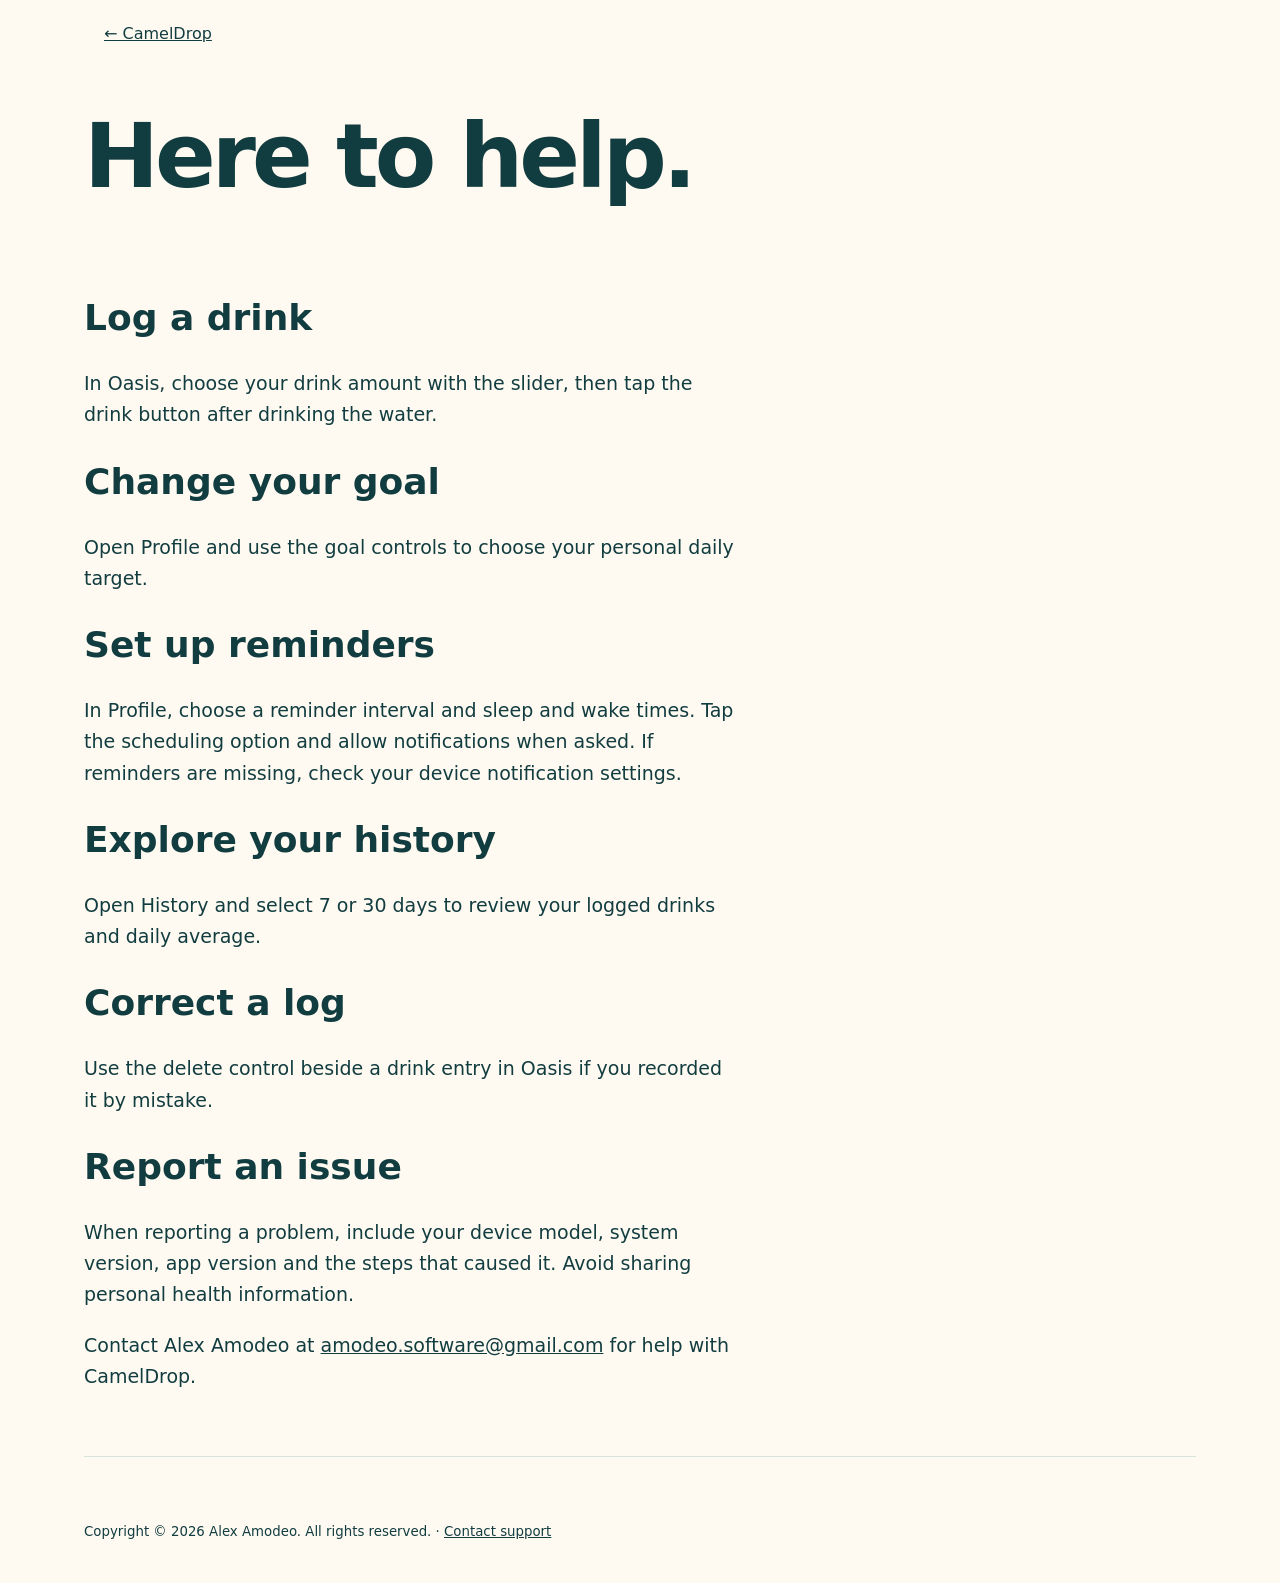
==== support.html @ 1fb29b54 "Add files via upload" ====
<!doctype html><html lang="en"><meta charset="utf-8"><meta name="viewport" content="width=device-width,initial-scale=1"><title>CamelDrop Support</title><link rel="stylesheet" href="assets/style.css"><nav><a href="index.html">← CamelDrop</a></nav><main><h1>Here to help.</h1><section><h2>Log a drink</h2><p>In Oasis, choose your drink amount with the slider, then tap the drink button after drinking the water.</p><h2>Change your goal</h2><p>Open Profile and use the goal controls to choose your personal daily target.</p><h2>Set up reminders</h2><p>In Profile, choose a reminder interval and sleep and wake times. Tap the scheduling option and allow notifications when asked. If reminders are missing, check your device notification settings.</p><h2>Explore your history</h2><p>Open History and select 7 or 30 days to review your logged drinks and daily average.</p><h2>Correct a log</h2><p>Use the delete control beside a drink entry in Oasis if you recorded it by mistake.</p><h2>Report an issue</h2><p>When reporting a problem, include your device model, system version, app version and the steps that caused it. Avoid sharing personal health information.</p><p>Contact Alex Amodeo at <a href="mailto:amodeo.software@gmail.com">amodeo.software@gmail.com</a> for help with CamelDrop.</p></section></main><footer><small>Copyright © 2026 Alex Amodeo. All rights reserved. · <a href="mailto:amodeo.software@gmail.com">Contact support</a></small></footer></html>
---- assets/style.css ----
*{box-sizing:border-box}body{margin:0;background:#fffaf1;color:#123d40;font-family:system-ui,sans-serif}nav,main,footer{max-width:1160px;margin:auto;padding:24px}nav{display:flex;justify-content:space-between;align-items:center}a{color:inherit}nav a{margin-left:20px}.hero{display:grid;grid-template-columns:1.1fr 1fr;align-items:center;gap:48px;padding:60px 0}h1{font-size:clamp(48px,7vw,90px);line-height:1.02;letter-spacing:-4px;margin:20px 0}h2{font-size:36px}p{font-size:19px;line-height:1.65;max-width:650px}.hero img{width:100%;border-radius:40px}.tag{letter-spacing:3px;font-size:13px;font-weight:800}.button{display:inline-block;background:#006b73;color:white;padding:16px 25px;border-radius:40px;text-decoration:none;font-weight:700}.gallery{display:grid;grid-template-columns:repeat(3,1fr);gap:28px}.gallery img{width:100%;max-height:570px;object-fit:contain}.gallery article{background:white;border-radius:28px;padding:24px}section{padding:45px 0;border-bottom:1px solid #d9e4dc}small{line-height:1.6}footer{padding:40px 24px}@media(max-width:700px){.hero,.gallery{grid-template-columns:1fr}h1{letter-spacing:-2px}.hero{padding:20px 0}nav a{margin-left:10px}}
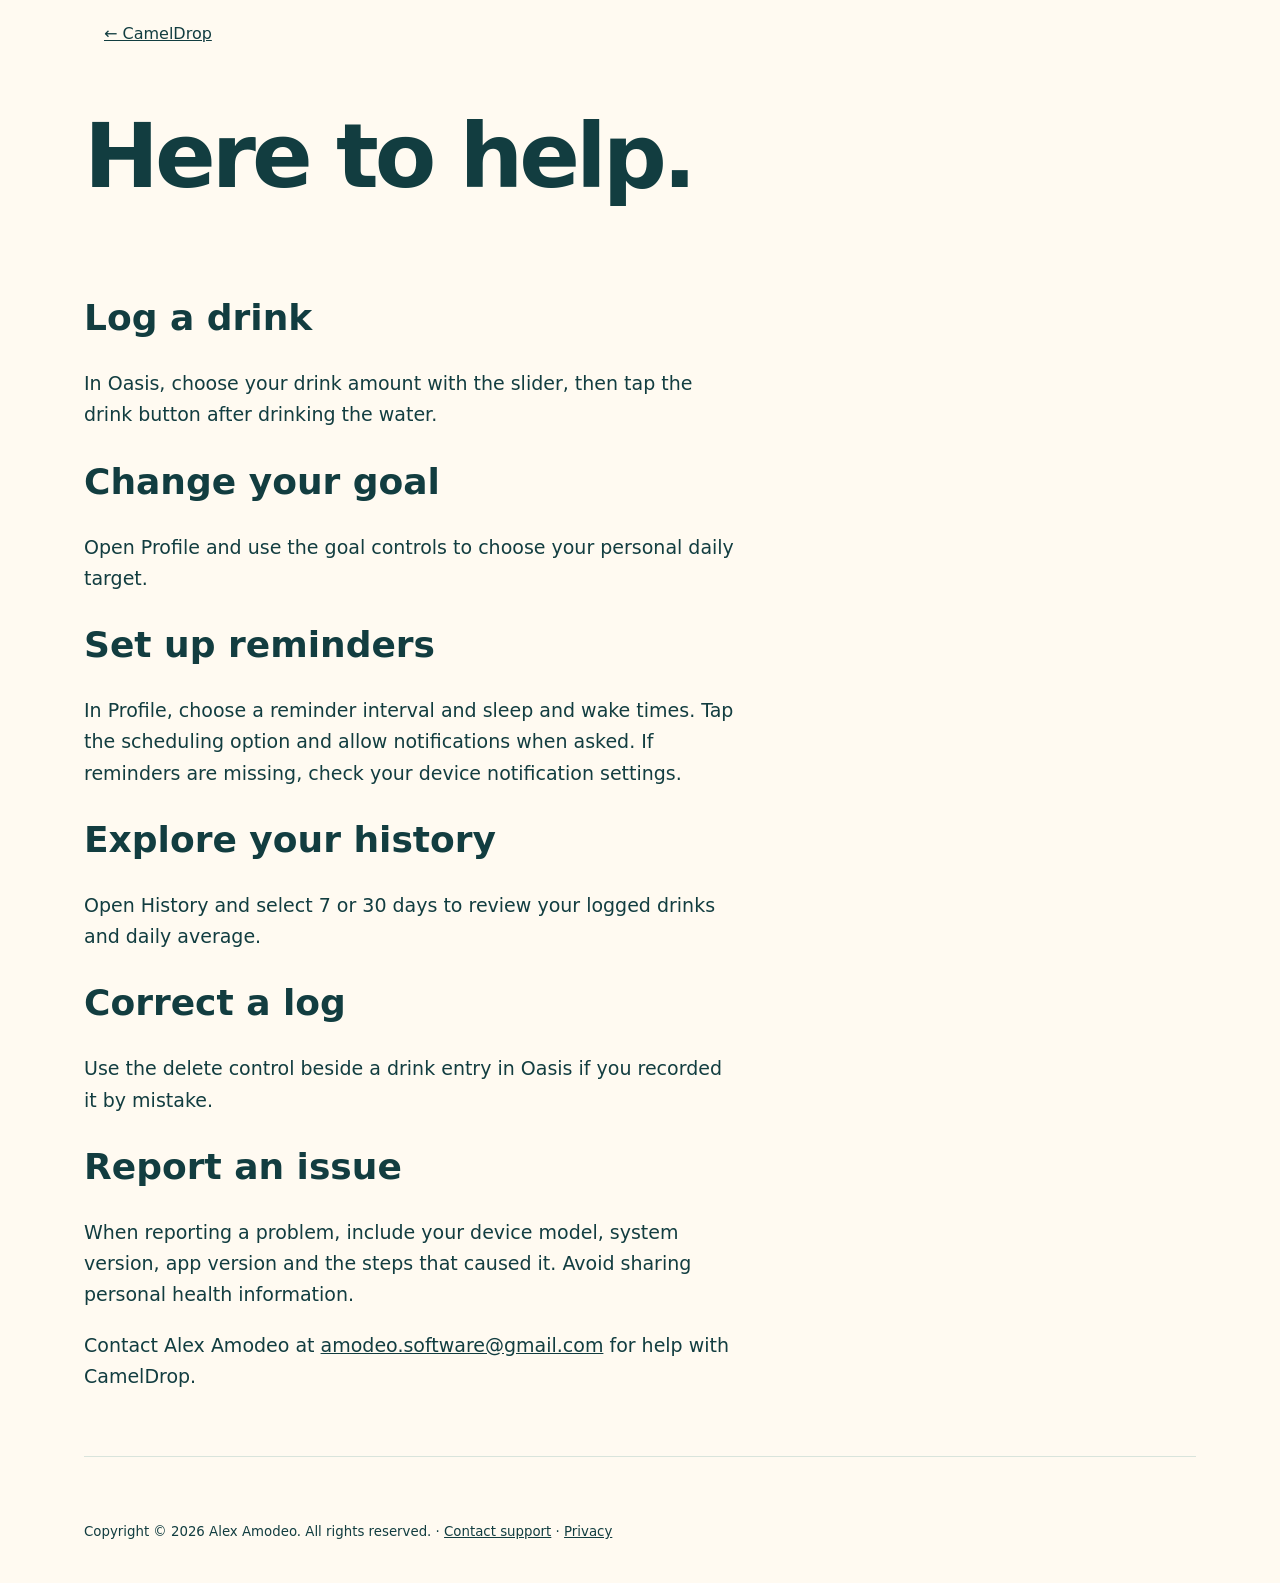
==== commit 8480088e: "Add files via upload" ====
--- a/support.html
+++ b/support.html
@@ -1 +1 @@
-<!doctype html><html lang="en"><meta charset="utf-8"><meta name="viewport" content="width=device-width,initial-scale=1"><title>CamelDrop Support</title><link rel="stylesheet" href="assets/style.css"><nav><a href="index.html">← CamelDrop</a></nav><main><h1>Here to help.</h1><section><h2>Log a drink</h2><p>In Oasis, choose your drink amount with the slider, then tap the drink button after drinking the water.</p><h2>Change your goal</h2><p>Open Profile and use the goal controls to choose your personal daily target.</p><h2>Set up reminders</h2><p>In Profile, choose a reminder interval and sleep and wake times. Tap the scheduling option and allow notifications when asked. If reminders are missing, check your device notification settings.</p><h2>Explore your history</h2><p>Open History and select 7 or 30 days to review your logged drinks and daily average.</p><h2>Correct a log</h2><p>Use the delete control beside a drink entry in Oasis if you recorded it by mistake.</p><h2>Report an issue</h2><p>When reporting a problem, include your device model, system version, app version and the steps that caused it. Avoid sharing personal health information.</p><p>Contact Alex Amodeo at <a href="mailto:amodeo.software@gmail.com">amodeo.software@gmail.com</a> for help with CamelDrop.</p></section></main><footer><small>Copyright © 2026 Alex Amodeo. All rights reserved. · <a href="mailto:amodeo.software@gmail.com">Contact support</a></small></footer></html>+<!doctype html><html lang="en"><meta charset="utf-8"><meta name="viewport" content="width=device-width,initial-scale=1"><title>CamelDrop Support</title><link rel="stylesheet" href="assets/style.css"><nav><a href="index.html">← CamelDrop</a></nav><main><h1>Here to help.</h1><section><h2>Log a drink</h2><p>In Oasis, choose your drink amount with the slider, then tap the drink button after drinking the water.</p><h2>Change your goal</h2><p>Open Profile and use the goal controls to choose your personal daily target.</p><h2>Set up reminders</h2><p>In Profile, choose a reminder interval and sleep and wake times. Tap the scheduling option and allow notifications when asked. If reminders are missing, check your device notification settings.</p><h2>Explore your history</h2><p>Open History and select 7 or 30 days to review your logged drinks and daily average.</p><h2>Correct a log</h2><p>Use the delete control beside a drink entry in Oasis if you recorded it by mistake.</p><h2>Report an issue</h2><p>When reporting a problem, include your device model, system version, app version and the steps that caused it. Avoid sharing personal health information.</p><p>Contact Alex Amodeo at <a href="mailto:amodeo.software@gmail.com">amodeo.software@gmail.com</a> for help with CamelDrop.</p></section></main><footer><small>Copyright © 2026 Alex Amodeo. All rights reserved. · <a href="mailto:amodeo.software@gmail.com">Contact support</a> · <a href="privacy.html">Privacy</a></small></footer></html>
--- a/assets/style.css
+++ b/assets/style.css
@@ -1 +1 @@
-*{box-sizing:border-box}body{margin:0;background:#fffaf1;color:#123d40;font-family:system-ui,sans-serif}nav,main,footer{max-width:1160px;margin:auto;padding:24px}nav{display:flex;justify-content:space-between;align-items:center}a{color:inherit}nav a{margin-left:20px}.hero{display:grid;grid-template-columns:1.1fr 1fr;align-items:center;gap:48px;padding:60px 0}h1{font-size:clamp(48px,7vw,90px);line-height:1.02;letter-spacing:-4px;margin:20px 0}h2{font-size:36px}p{font-size:19px;line-height:1.65;max-width:650px}.hero img{width:100%;border-radius:40px}.tag{letter-spacing:3px;font-size:13px;font-weight:800}.button{display:inline-block;background:#006b73;color:white;padding:16px 25px;border-radius:40px;text-decoration:none;font-weight:700}.gallery{display:grid;grid-template-columns:repeat(3,1fr);gap:28px}.gallery img{width:100%;max-height:570px;object-fit:contain}.gallery article{background:white;border-radius:28px;padding:24px}section{padding:45px 0;border-bottom:1px solid #d9e4dc}small{line-height:1.6}footer{padding:40px 24px}@media(max-width:700px){.hero,.gallery{grid-template-columns:1fr}h1{letter-spacing:-2px}.hero{padding:20px 0}nav a{margin-left:10px}}+*{box-sizing:border-box}body{margin:0;background:#fffaf1;color:#123d40;font-family:system-ui,sans-serif}nav,main,footer{max-width:1160px;margin:auto;padding:24px}nav{display:flex;justify-content:space-between;align-items:center}a{color:inherit}nav a{margin-left:20px}.hero{display:grid;grid-template-columns:1.1fr 1fr;align-items:center;gap:48px;padding:60px 0}h1{font-size:clamp(48px,7vw,90px);line-height:1.02;letter-spacing:-4px;margin:20px 0}h2{font-size:36px}p{font-size:19px;line-height:1.65;max-width:650px}.hero img{width:100%;border-radius:40px}.tag{letter-spacing:3px;font-size:13px;font-weight:800}.button{display:inline-block;background:#006b73;color:white;padding:16px 25px;border-radius:40px;text-decoration:none;font-weight:700}.gallery{display:grid;grid-template-columns:repeat(3,1fr);gap:28px}.gallery img{width:100%;max-height:570px;object-fit:contain}.gallery article{background:white;border-radius:28px;padding:24px}section{padding:45px 0;border-bottom:1px solid #d9e4dc}small{line-height:1.6}footer{padding:40px 24px}@media(max-width:700px){.hero,.gallery{grid-template-columns:1fr}h1{letter-spacing:-2px}.hero{padding:20px 0}nav a{margin-left:10px}}button{font:inherit;padding:10px 18px;border:1px solid #006b73;border-radius:24px;background:white;color:#006b73;cursor:pointer}button[aria-pressed="true"]{background:#006b73;color:white}button:focus-visible{outline:3px solid #e69e35;outline-offset:3px}
